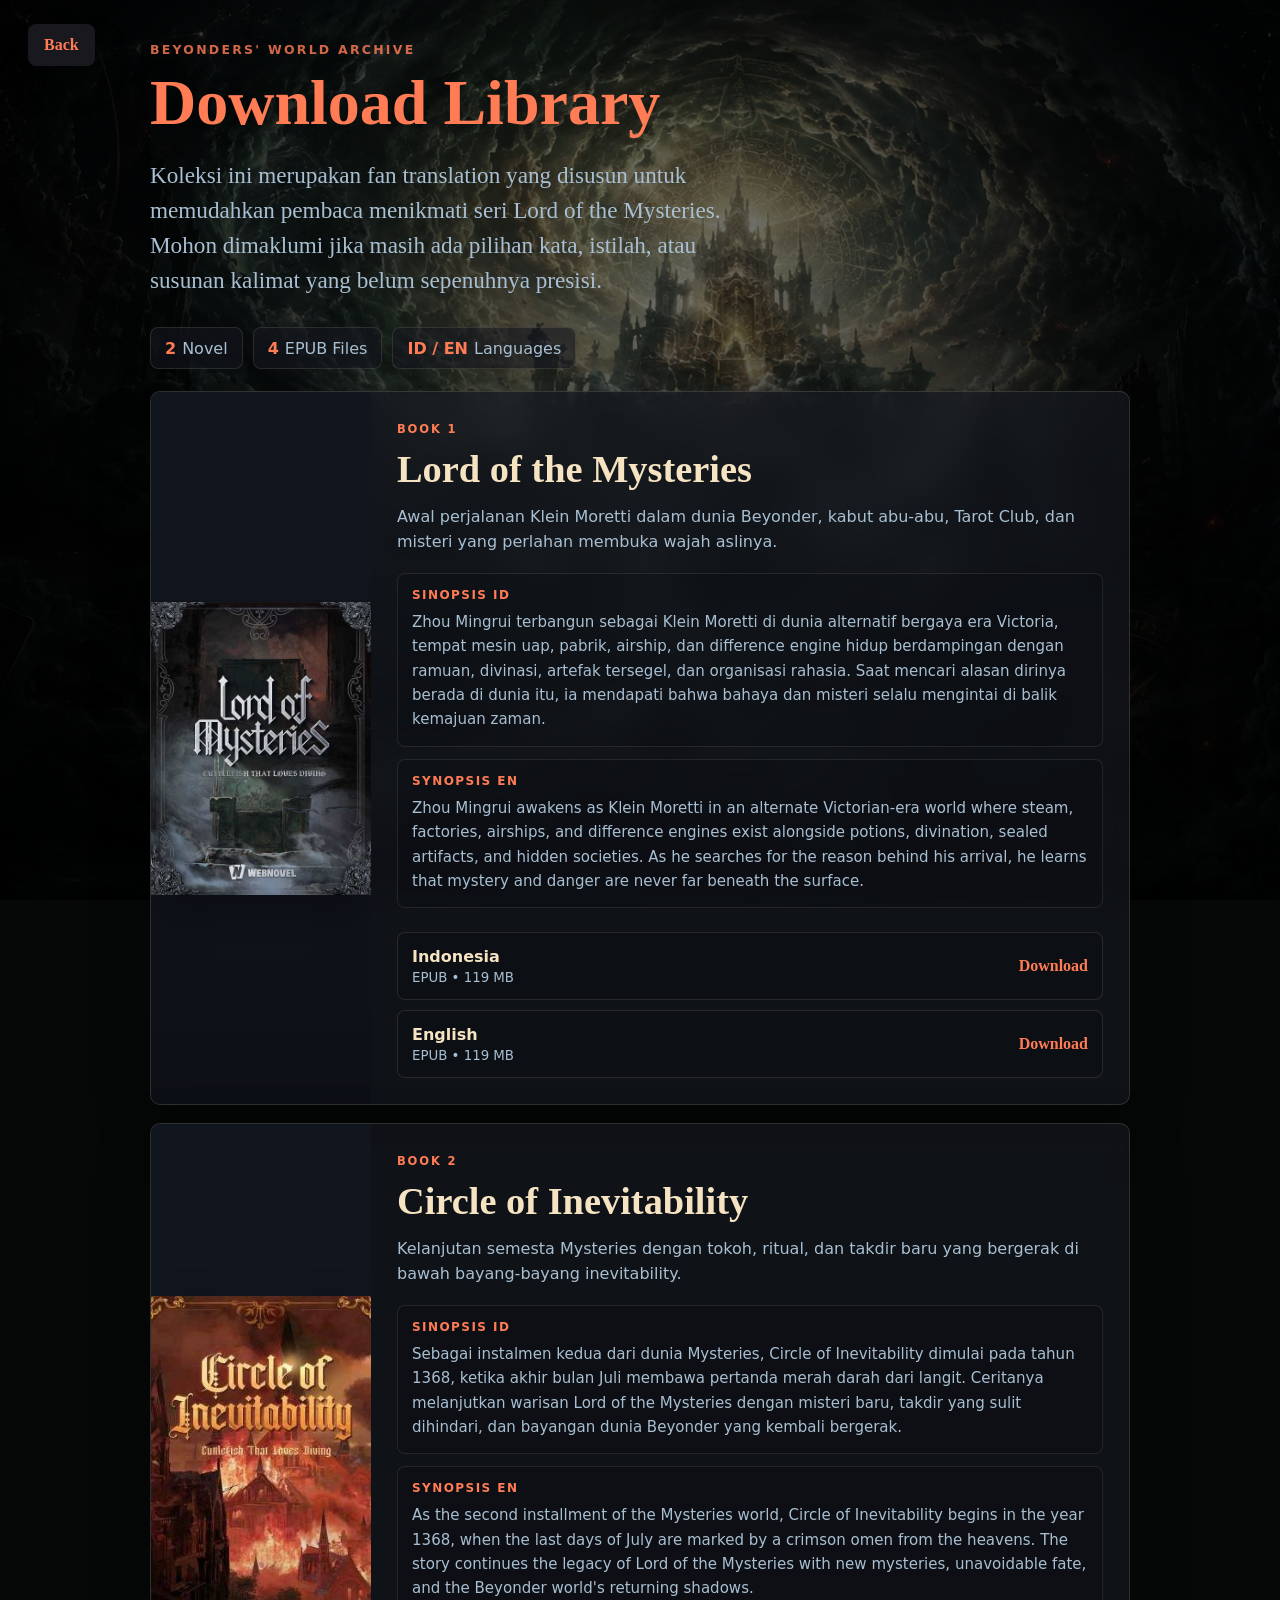
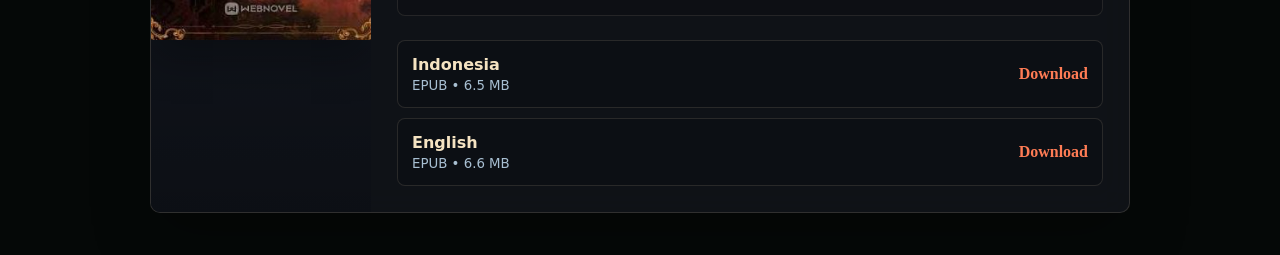
==== download/index.html @ 52c2c38e "Use clean download route" ====
<!doctype html>
<html lang="id">
  <head>
    <meta charset="UTF-8" />
    <meta name="viewport" content="width=device-width, initial-scale=1.0" />
    <title>Download - Beyonders' World</title>
    <link rel="stylesheet" href="../styles.css" />
  </head>
  <body>
    <main class="choice-page download-page">
      <a class="back-link" href="/">Back</a>
      <section class="choice-shell" aria-labelledby="choice-title">
        <p class="eyebrow">Beyonders' World Archive</p>
        <h1 id="choice-title">Download Library</h1>
        <p class="choice-copy">
          Koleksi ini merupakan fan translation yang disusun untuk memudahkan
          pembaca menikmati seri Lord of the Mysteries. Mohon dimaklumi jika
          masih ada pilihan kata, istilah, atau susunan kalimat yang belum
          sepenuhnya presisi.
        </p>

        <div class="download-summary" aria-label="Ringkasan koleksi">
          <span><strong>2</strong> Novel</span>
          <span><strong>4</strong> EPUB Files</span>
          <span><strong>ID / EN</strong> Languages</span>
        </div>

        <div class="download-list">
          <article class="download-card">
            <div class="download-cover cover-lotm">
              <img src="../assets/covers/LOTM.jpg" alt="Lord of the Mysteries cover" />
            </div>
            <div class="download-content">
              <span class="choice-kicker">Book 1</span>
              <h2>Lord of the Mysteries</h2>
              <p>
                Awal perjalanan Klein Moretti dalam dunia Beyonder, kabut
                abu-abu, Tarot Club, dan misteri yang perlahan membuka wajah
                aslinya.
              </p>
              <div class="synopsis-list">
                <div>
                  <h3>Sinopsis ID</h3>
                  <p>
                    Zhou Mingrui terbangun sebagai Klein Moretti di dunia alternatif
                    bergaya era Victoria, tempat mesin uap, pabrik, airship, dan
                    difference engine hidup berdampingan dengan ramuan, divinasi,
                    artefak tersegel, dan organisasi rahasia. Saat mencari alasan
                    dirinya berada di dunia itu, ia mendapati bahwa bahaya dan
                    misteri selalu mengintai di balik kemajuan zaman.
                  </p>
                </div>
                <div>
                  <h3>Synopsis EN</h3>
                  <p>
                    Zhou Mingrui awakens as Klein Moretti in an alternate
                    Victorian-era world where steam, factories, airships, and
                    difference engines exist alongside potions, divination, sealed
                    artifacts, and hidden societies. As he searches for the reason
                    behind his arrival, he learns that mystery and danger are never
                    far beneath the surface.
                  </p>
                </div>
              </div>
              <div class="file-options" aria-label="Download Lord of the Mysteries">
                <a class="file-option" href="https://github.com/kurnya/novelku/releases/download/v1.0.0/Lord.of.the.Mysteries.ID.epub">
                  <span>
                    <strong>Indonesia</strong>
                    <small>EPUB • 119 MB</small>
                  </span>
                  <b>Download</b>
                </a>
                <a class="file-option" href="https://github.com/kurnya/novelku/releases/download/v1.0.0/Lord.of.the.Mysteries.EN.epub">
                  <span>
                    <strong>English</strong>
                    <small>EPUB • 119 MB</small>
                  </span>
                  <b>Download</b>
                </a>
              </div>
            </div>
          </article>

          <article class="download-card">
            <div class="download-cover cover-coi">
              <img src="../assets/covers/COI.jpg" alt="Circle of Inevitability cover" />
            </div>
            <div class="download-content">
              <span class="choice-kicker">Book 2</span>
              <h2>Circle of Inevitability</h2>
              <p>
                Kelanjutan semesta Mysteries dengan tokoh, ritual, dan takdir
                baru yang bergerak di bawah bayang-bayang inevitability.
              </p>
              <div class="synopsis-list">
                <div>
                  <h3>Sinopsis ID</h3>
                  <p>
                    Sebagai instalmen kedua dari dunia Mysteries, Circle of
                    Inevitability dimulai pada tahun 1368, ketika akhir bulan Juli
                    membawa pertanda merah darah dari langit. Ceritanya melanjutkan
                    warisan Lord of the Mysteries dengan misteri baru, takdir yang
                    sulit dihindari, dan bayangan dunia Beyonder yang kembali
                    bergerak.
                  </p>
                </div>
                <div>
                  <h3>Synopsis EN</h3>
                  <p>
                    As the second installment of the Mysteries world, Circle of
                    Inevitability begins in the year 1368, when the last days of
                    July are marked by a crimson omen from the heavens. The story
                    continues the legacy of Lord of the Mysteries with new mysteries,
                    unavoidable fate, and the Beyonder world's returning shadows.
                  </p>
                </div>
              </div>
              <div class="file-options" aria-label="Download Circle of Inevitability">
                <a class="file-option" href="https://github.com/kurnya/novelku/releases/download/v1.0.0/Circle.of.Inevitability.ID.epub">
                  <span>
                    <strong>Indonesia</strong>
                    <small>EPUB • 6.5 MB</small>
                  </span>
                  <b>Download</b>
                </a>
                <a class="file-option" href="https://github.com/kurnya/novelku/releases/download/v1.0.0/Circle.of.Inevitability.EN.epub">
                  <span>
                    <strong>English</strong>
                    <small>EPUB • 6.6 MB</small>
                  </span>
                  <b>Download</b>
                </a>
              </div>
            </div>
          </article>
        </div>
      </section>
    </main>
  </body>
</html>
---- styles.css ----
:root {
  color-scheme: dark;
  --bg: #050807;
  --ink: #f5e3c2;
  --muted: #a8bfd2;
  --orange: #ff7c55;
  --pink: #ff6cab;
  --panel: rgba(28, 28, 36, 0.86);
  --gold: #d7ba72;
}

* {
  box-sizing: border-box;
}

html,
body {
  min-height: 100%;
}

body {
  margin: 0;
  overflow-x: hidden;
  background: var(--bg);
  color: var(--ink);
  font-family:
    Inter, ui-sans-serif, system-ui, -apple-system, BlinkMacSystemFont, "Segoe UI",
    sans-serif;
}

body.home-body {
  overflow: hidden;
}

body::before {
  position: fixed;
  inset: 0;
  z-index: -2;
  content: "";
  background:
    linear-gradient(rgba(0, 0, 0, 0.2), rgba(0, 0, 0, 0.68)),
    url("assets/backgound/bg11.webp") center / cover no-repeat;
}

body::after {
  position: fixed;
  inset: 0;
  z-index: -1;
  pointer-events: none;
  content: "";
  background:
    radial-gradient(circle at 64% 44%, transparent 0 9rem, rgba(0, 0, 0, 0.18) 17rem),
    linear-gradient(90deg, rgba(0, 0, 0, 0.78), rgba(0, 0, 0, 0.18) 45%, rgba(0, 0, 0, 0.72));
}

a {
  color: inherit;
  text-decoration: none;
}

.hero {
  position: relative;
  display: grid;
  grid-template-columns: minmax(360px, 0.92fr) minmax(420px, 1fr);
  align-items: center;
  gap: 72px;
  width: min(1180px, calc(100% - 88px));
  min-height: 100vh;
  margin: 0 auto;
  padding: 48px 0;
}

.card-showcase {
  display: grid;
  min-height: 620px;
  place-items: center;
  transform: translateX(-56px);
}

.card-slider {
  position: relative;
  width: min(320px, 64vw);
  aspect-ratio: 2 / 3;
  filter: drop-shadow(0 30px 42px rgba(0, 0, 0, 0.5));
  transform-origin: center;
  transition:
    filter 180ms ease,
    transform 180ms ease;
}

.beyonder-card {
  position: absolute;
  inset: 0;
  overflow: hidden;
  border: 1px solid rgba(247, 226, 178, 0.36);
  border-radius: 10px;
  opacity: 0;
  transform: translateX(70px) scale(0.94) rotateY(-18deg);
  animation: cardCycle 66s infinite ease-in-out;
  background: #17120e;
}

.card-slider:hover {
  filter: drop-shadow(0 38px 54px rgba(0, 0, 0, 0.62)) saturate(1.08) brightness(1.04);
  transform: scale(1.07) rotateY(-5deg) rotateZ(1deg);
}

.card-slider:hover .beyonder-card {
  animation-play-state: paused;
}

.beyonder-card img {
  display: block;
  width: 100%;
  height: 100%;
  object-fit: contain;
}

.card-01 { animation-delay: 0s; }
.card-02 { animation-delay: -63s; }
.card-03 { animation-delay: -60s; }
.card-04 { animation-delay: -57s; }
.card-05 { animation-delay: -54s; }
.card-06 { animation-delay: -51s; }
.card-07 { animation-delay: -48s; }
.card-08 { animation-delay: -45s; }
.card-09 { animation-delay: -42s; }
.card-10 { animation-delay: -39s; }
.card-11 { animation-delay: -36s; }
.card-12 { animation-delay: -33s; }
.card-13 { animation-delay: -30s; }
.card-14 { animation-delay: -27s; }
.card-15 { animation-delay: -24s; }
.card-16 { animation-delay: -21s; }
.card-17 { animation-delay: -18s; }
.card-18 { animation-delay: -15s; }
.card-19 { animation-delay: -12s; }
.card-20 { animation-delay: -9s; }
.card-21 { animation-delay: -6s; }
.card-22 { animation-delay: -3s; }

@keyframes cardCycle {
  0%,
  3.4% {
    opacity: 0;
    transform: translateX(82px) scale(0.94) rotateY(-22deg);
  }

  4.8%,
  8.2% {
    opacity: 1;
    transform: translateX(0) scale(1) rotateY(0);
  }

  9.6%,
  100% {
    opacity: 0;
    transform: translateX(-82px) scale(0.94) rotateY(18deg);
  }
}

.hero-copy {
  max-width: 560px;
}

.eyebrow {
  margin: 0 0 12px;
  color: rgba(255, 124, 85, 0.82);
  font-size: 0.78rem;
  font-weight: 800;
  letter-spacing: 0.18em;
  text-transform: uppercase;
}

h1 {
  margin: 0;
  color: var(--orange);
  font-family: Georgia, "Times New Roman", serif;
  font-size: clamp(2.5rem, 5vw, 4.2rem);
  line-height: 1.05;
  letter-spacing: 0;
  text-shadow: 0 8px 28px rgba(0, 0, 0, 0.46);
}

.quote {
  margin: 24px 0 28px;
  color: var(--muted);
  font-family: Georgia, "Times New Roman", serif;
  font-size: clamp(1.18rem, 2.1vw, 1.7rem);
  line-height: 1.35;
  text-shadow: 0 8px 24px rgba(0, 0, 0, 0.56);
}

.hero-actions {
  display: flex;
  flex-wrap: wrap;
  gap: 16px;
}

.primary-action,
.secondary-action {
  display: inline-flex;
  align-items: center;
  justify-content: center;
  border: 0;
  border-radius: 8px;
  background: var(--panel);
  box-shadow: 0 18px 34px rgba(0, 0, 0, 0.24);
  font-weight: 800;
  transition:
    transform 160ms ease,
    background 160ms ease,
    color 160ms ease;
}

.primary-action,
.secondary-action {
  min-width: 118px;
  min-height: 48px;
  padding: 0 22px;
  font-family: Georgia, "Times New Roman", serif;
}

.primary-action {
  color: var(--orange);
}

.secondary-action {
  color: var(--pink);
}

.primary-action:hover,
.secondary-action:hover {
  transform: translateY(-2px);
  background: rgba(37, 36, 48, 0.94);
}

.pathway-rail {
  position: fixed;
  right: 10px;
  top: 50%;
  z-index: 2;
  width: 92px;
  height: min(72vh, 620px);
  overflow: hidden;
  border: 1px solid rgba(215, 186, 114, 0.14);
  border-radius: 8px;
  background: rgba(12, 15, 20, 0.24);
  box-shadow: 0 22px 48px rgba(0, 0, 0, 0.24);
  transform: translateY(-50%);
  backdrop-filter: blur(10px);
}

.pathway-rail::before,
.pathway-rail::after {
  position: absolute;
  left: 0;
  right: 0;
  z-index: 2;
  height: 64px;
  pointer-events: none;
  content: "";
}

.pathway-rail::before {
  top: 0;
  background: linear-gradient(to bottom, rgba(5, 8, 7, 0.94), transparent);
}

.pathway-rail::after {
  bottom: 0;
  background: linear-gradient(to top, rgba(5, 8, 7, 0.94), transparent);
}

.pathway-track {
  display: grid;
  gap: 12px;
  padding: 12px 10px;
  animation: pathwayScroll 44s linear infinite;
}

.pathway-symbol {
  display: grid;
  gap: 7px;
  grid-template-rows: 46px minmax(16px, auto);
  align-content: center;
  justify-items: center;
  min-height: 76px;
  color: rgba(245, 227, 194, 0.82);
}

.pathway-symbol i {
  position: relative;
  display: block;
  width: 42px;
  height: 42px;
  border: 1px solid rgba(215, 186, 114, 0.5);
  border-radius: 50%;
  background:
    radial-gradient(circle, rgba(215, 186, 114, 0.28) 0 16%, transparent 17%),
    conic-gradient(from 45deg, transparent 0 16%, rgba(215, 186, 114, 0.72) 17% 19%, transparent 20% 48%, rgba(215, 186, 114, 0.72) 49% 51%, transparent 52%);
  box-shadow:
    inset 0 0 18px rgba(215, 186, 114, 0.09),
    0 0 22px rgba(215, 186, 114, 0.1);
}

.pathway-symbol img {
  display: block;
  width: 46px;
  height: 46px;
  object-fit: contain;
  filter: drop-shadow(0 0 12px rgba(215, 186, 114, 0.24));
}

.pathway-symbol i::before,
.pathway-symbol i::after {
  position: absolute;
  inset: 9px;
  border: 1px solid rgba(215, 186, 114, 0.5);
  content: "";
}

.pathway-symbol i::before {
  border-radius: 4px;
  transform: rotate(45deg);
}

.pathway-symbol i::after {
  border-radius: 50%;
  transform: scale(0.62);
}

.pathway-symbol b {
  max-width: 74px;
  font-size: 0.58rem;
  font-weight: 800;
  letter-spacing: 0.05em;
  line-height: 1.15;
  text-align: center;
  text-transform: uppercase;
}

.pathway-symbol:nth-child(4n + 2) i {
  border-color: rgba(98, 217, 238, 0.5);
  background:
    radial-gradient(circle, rgba(98, 217, 238, 0.26) 0 16%, transparent 17%),
    conic-gradient(from 45deg, transparent 0 16%, rgba(98, 217, 238, 0.7) 17% 19%, transparent 20% 48%, rgba(98, 217, 238, 0.7) 49% 51%, transparent 52%);
}

.pathway-symbol:nth-child(4n + 3) i {
  border-color: rgba(255, 108, 171, 0.48);
  background:
    radial-gradient(circle, rgba(255, 108, 171, 0.25) 0 16%, transparent 17%),
    conic-gradient(from 45deg, transparent 0 16%, rgba(255, 108, 171, 0.66) 17% 19%, transparent 20% 48%, rgba(255, 108, 171, 0.66) 49% 51%, transparent 52%);
}

.pathway-symbol:nth-child(4n + 4) i {
  border-color: rgba(140, 108, 255, 0.5);
  background:
    radial-gradient(circle, rgba(140, 108, 255, 0.25) 0 16%, transparent 17%),
    conic-gradient(from 45deg, transparent 0 16%, rgba(140, 108, 255, 0.68) 17% 19%, transparent 20% 48%, rgba(140, 108, 255, 0.68) 49% 51%, transparent 52%);
}

.choice-page {
  min-height: 100vh;
  padding: 42px;
}

.back-link {
  position: fixed;
  left: 28px;
  top: 24px;
  z-index: 3;
  display: inline-flex;
  align-items: center;
  justify-content: center;
  min-height: 42px;
  padding: 0 16px;
  border-radius: 8px;
  background: var(--panel);
  color: var(--orange);
  font-family: Georgia, "Times New Roman", serif;
  font-weight: 800;
  box-shadow: 0 18px 34px rgba(0, 0, 0, 0.24);
}

.choice-shell {
  display: grid;
  align-content: center;
  width: min(980px, 100%);
  min-height: calc(100vh - 84px);
  margin: 0 auto;
}

.choice-shell h1 {
  max-width: 760px;
}

.choice-copy {
  max-width: 620px;
  margin: 22px 0 30px;
  color: var(--muted);
  font-family: Georgia, "Times New Roman", serif;
  font-size: clamp(1.12rem, 2vw, 1.45rem);
  line-height: 1.5;
}

.choice-grid {
  display: grid;
  grid-template-columns: repeat(2, minmax(0, 1fr));
  gap: 20px;
}

.choice-card {
  display: flex;
  flex-direction: column;
  min-height: 300px;
  padding: 28px;
  border: 1px solid rgba(245, 227, 194, 0.14);
  border-radius: 10px;
  background: rgba(22, 24, 32, 0.68);
  box-shadow: 0 24px 58px rgba(0, 0, 0, 0.25);
  backdrop-filter: blur(16px);
}

.choice-kicker {
  color: var(--orange);
  font-size: 0.72rem;
  font-weight: 800;
  letter-spacing: 0.16em;
  text-transform: uppercase;
}

.choice-card h2 {
  margin: 14px 0 0;
  color: var(--ink);
  font-family: Georgia, "Times New Roman", serif;
  font-size: clamp(1.7rem, 3vw, 2.45rem);
  line-height: 1.05;
}

.choice-card p {
  margin: 16px 0 0;
  color: var(--muted);
  line-height: 1.65;
}

.choice-actions {
  display: flex;
  flex-wrap: wrap;
  gap: 12px;
  margin-top: auto;
  padding-top: 28px;
}

.choice-actions a {
  display: inline-flex;
  align-items: center;
  justify-content: center;
  min-height: 44px;
  min-width: 118px;
  padding: 0 16px;
  border-radius: 8px;
  background: var(--panel);
  color: var(--pink);
  font-family: Georgia, "Times New Roman", serif;
  font-weight: 800;
}

.choice-actions a:first-child {
  color: var(--orange);
}

.download-summary {
  display: flex;
  flex-wrap: wrap;
  gap: 10px;
  margin-bottom: 22px;
}

.download-summary span {
  display: inline-flex;
  align-items: center;
  min-height: 42px;
  padding: 0 14px;
  border: 1px solid rgba(245, 227, 194, 0.12);
  border-radius: 8px;
  background: rgba(22, 24, 32, 0.58);
  color: var(--muted);
}

.download-summary strong {
  margin-right: 6px;
  color: var(--orange);
}

.download-list {
  display: grid;
  gap: 18px;
}

.download-card {
  display: grid;
  grid-template-columns: 220px minmax(0, 1fr);
  overflow: hidden;
  border: 1px solid rgba(245, 227, 194, 0.14);
  border-radius: 10px;
  background: rgba(22, 24, 32, 0.68);
  box-shadow: 0 24px 58px rgba(0, 0, 0, 0.25);
  backdrop-filter: blur(16px);
}

.download-cover {
  position: relative;
  display: grid;
  min-height: 320px;
  overflow: hidden;
  place-items: center;
  background: #11151d;
}

.download-cover::after {
  position: absolute;
  inset: 0;
  content: "";
  background: linear-gradient(180deg, transparent 52%, rgba(0, 0, 0, 0.28));
  pointer-events: none;
}

.download-cover img {
  display: block;
  width: auto;
  max-width: 100%;
  height: auto;
  max-height: 100%;
  object-fit: contain;
  box-shadow: 0 18px 40px rgba(0, 0, 0, 0.28);
}

.cover-lotm img {
  aspect-ratio: 3 / 4;
}

.cover-coi img {
  aspect-ratio: 16 / 25;
}

.download-content {
  padding: 26px;
}

.download-content h2 {
  margin: 12px 0 0;
  color: var(--ink);
  font-family: Georgia, "Times New Roman", serif;
  font-size: clamp(1.8rem, 3vw, 2.5rem);
  line-height: 1.05;
}

.download-content p {
  margin: 14px 0 0;
  color: var(--muted);
  line-height: 1.6;
}

.synopsis-list {
  display: grid;
  gap: 12px;
  margin-top: 18px;
}

.synopsis-list div {
  padding: 14px;
  border: 1px solid rgba(245, 227, 194, 0.1);
  border-radius: 8px;
  background: rgba(11, 13, 18, 0.26);
}

.synopsis-list h3 {
  margin: 0;
  color: var(--orange);
  font-size: 0.75rem;
  font-weight: 900;
  letter-spacing: 0.12em;
  text-transform: uppercase;
}

.synopsis-list p {
  margin-top: 8px;
  font-size: 0.94rem;
  line-height: 1.62;
}

.file-options {
  display: grid;
  gap: 10px;
  margin-top: 24px;
}

.file-option {
  display: flex;
  align-items: center;
  justify-content: space-between;
  gap: 18px;
  min-height: 68px;
  padding: 12px 14px;
  border: 1px solid rgba(245, 227, 194, 0.12);
  border-radius: 8px;
  background: rgba(11, 13, 18, 0.42);
  transition:
    transform 160ms ease,
    border-color 160ms ease,
    background 160ms ease;
}

.file-option:hover {
  border-color: rgba(255, 124, 85, 0.38);
  background: rgba(37, 36, 48, 0.78);
  transform: translateY(-1px);
}

.file-option span {
  display: grid;
  gap: 4px;
}

.file-option strong {
  color: var(--ink);
}

.file-option small {
  color: var(--muted);
}

.file-option b {
  color: var(--orange);
  font-family: Georgia, "Times New Roman", serif;
}

@keyframes pathwayScroll {
  from {
    transform: translateY(-50%);
  }

  to {
    transform: translateY(0);
  }
}

@media (max-width: 980px) {
  body {
    overflow-x: hidden;
    overflow-y: auto;
  }

  body.home-body {
    overflow-x: hidden;
    overflow-y: auto;
  }

  .hero {
    grid-template-columns: 1fr;
    gap: 22px;
    width: min(100% - 32px, 720px);
    min-height: auto;
    padding: 34px 0 126px;
    text-align: center;
  }

  .card-showcase {
    min-height: 520px;
    transform: none;
  }

  .hero-copy {
    justify-self: center;
  }

  .hero-actions {
    justify-content: center;
  }

  .pathway-rail {
    right: 50%;
    top: auto;
    bottom: 14px;
    width: min(92vw, 620px);
    height: 88px;
    transform: translateX(50%);
  }

  .pathway-rail::before,
  .pathway-rail::after {
    top: 0;
    bottom: 0;
    width: 72px;
    height: auto;
  }

  .pathway-rail::before {
    right: auto;
    background: linear-gradient(to right, rgba(5, 8, 7, 0.94), transparent);
  }

  .pathway-rail::after {
    left: auto;
    background: linear-gradient(to left, rgba(5, 8, 7, 0.94), transparent);
  }

  .pathway-track {
    display: flex;
    width: max-content;
    align-items: center;
    padding: 8px 12px;
    animation: pathwayScrollMobile 46s linear infinite;
  }

  .pathway-symbol {
    grid-template-rows: 36px minmax(20px, auto);
    min-width: 86px;
    min-height: 72px;
    gap: 6px;
    align-content: center;
  }

  .pathway-symbol i {
    width: 30px;
    height: 30px;
  }

  .pathway-symbol img {
    width: 36px;
    height: 36px;
  }

  .pathway-symbol i::before,
  .pathway-symbol i::after {
    inset: 7px;
  }

  .pathway-symbol b {
    max-width: 82px;
    font-size: 0.5rem;
    line-height: 1.2;
  }

  .choice-page {
    min-height: auto;
    padding: 82px 20px 96px;
  }

  .download-page {
    padding-bottom: 128px;
    padding-bottom: max(128px, env(safe-area-inset-bottom));
  }

  .choice-shell {
    min-height: auto;
  }

  .choice-grid {
    grid-template-columns: 1fr;
  }

  .download-card {
    grid-template-columns: 1fr;
  }

  .download-cover {
    min-height: auto;
    padding: 18px;
  }

  .download-cover img {
    width: min(260px, 72vw);
    max-height: none;
  }
}

@media (max-width: 760px) {
  .download-list {
    gap: 28px;
  }
}

@keyframes pathwayScrollMobile {
  from {
    transform: translateX(0);
  }

  to {
    transform: translateX(-50%);
  }
}

@media (max-width: 560px) {
  .hero {
    width: min(100% - 22px, 720px);
    padding-top: 28px;
  }

  .card-showcase {
    min-height: 430px;
  }

  .card-slider {
    width: min(250px, 78vw);
  }

  .quote br {
    display: none;
  }

  .primary-action,
  .secondary-action {
    flex: 1 1 130px;
  }

  .pathway-rail {
    height: 88px;
  }

  .choice-card {
    padding: 22px;
  }

  .download-page {
    padding-bottom: 156px;
    padding-bottom: max(156px, env(safe-area-inset-bottom));
  }

  .download-content {
    padding: 22px;
  }

  .choice-actions a {
    flex: 1 1 130px;
  }

  .file-option {
    align-items: flex-start;
    flex-direction: column;
    gap: 10px;
  }
}
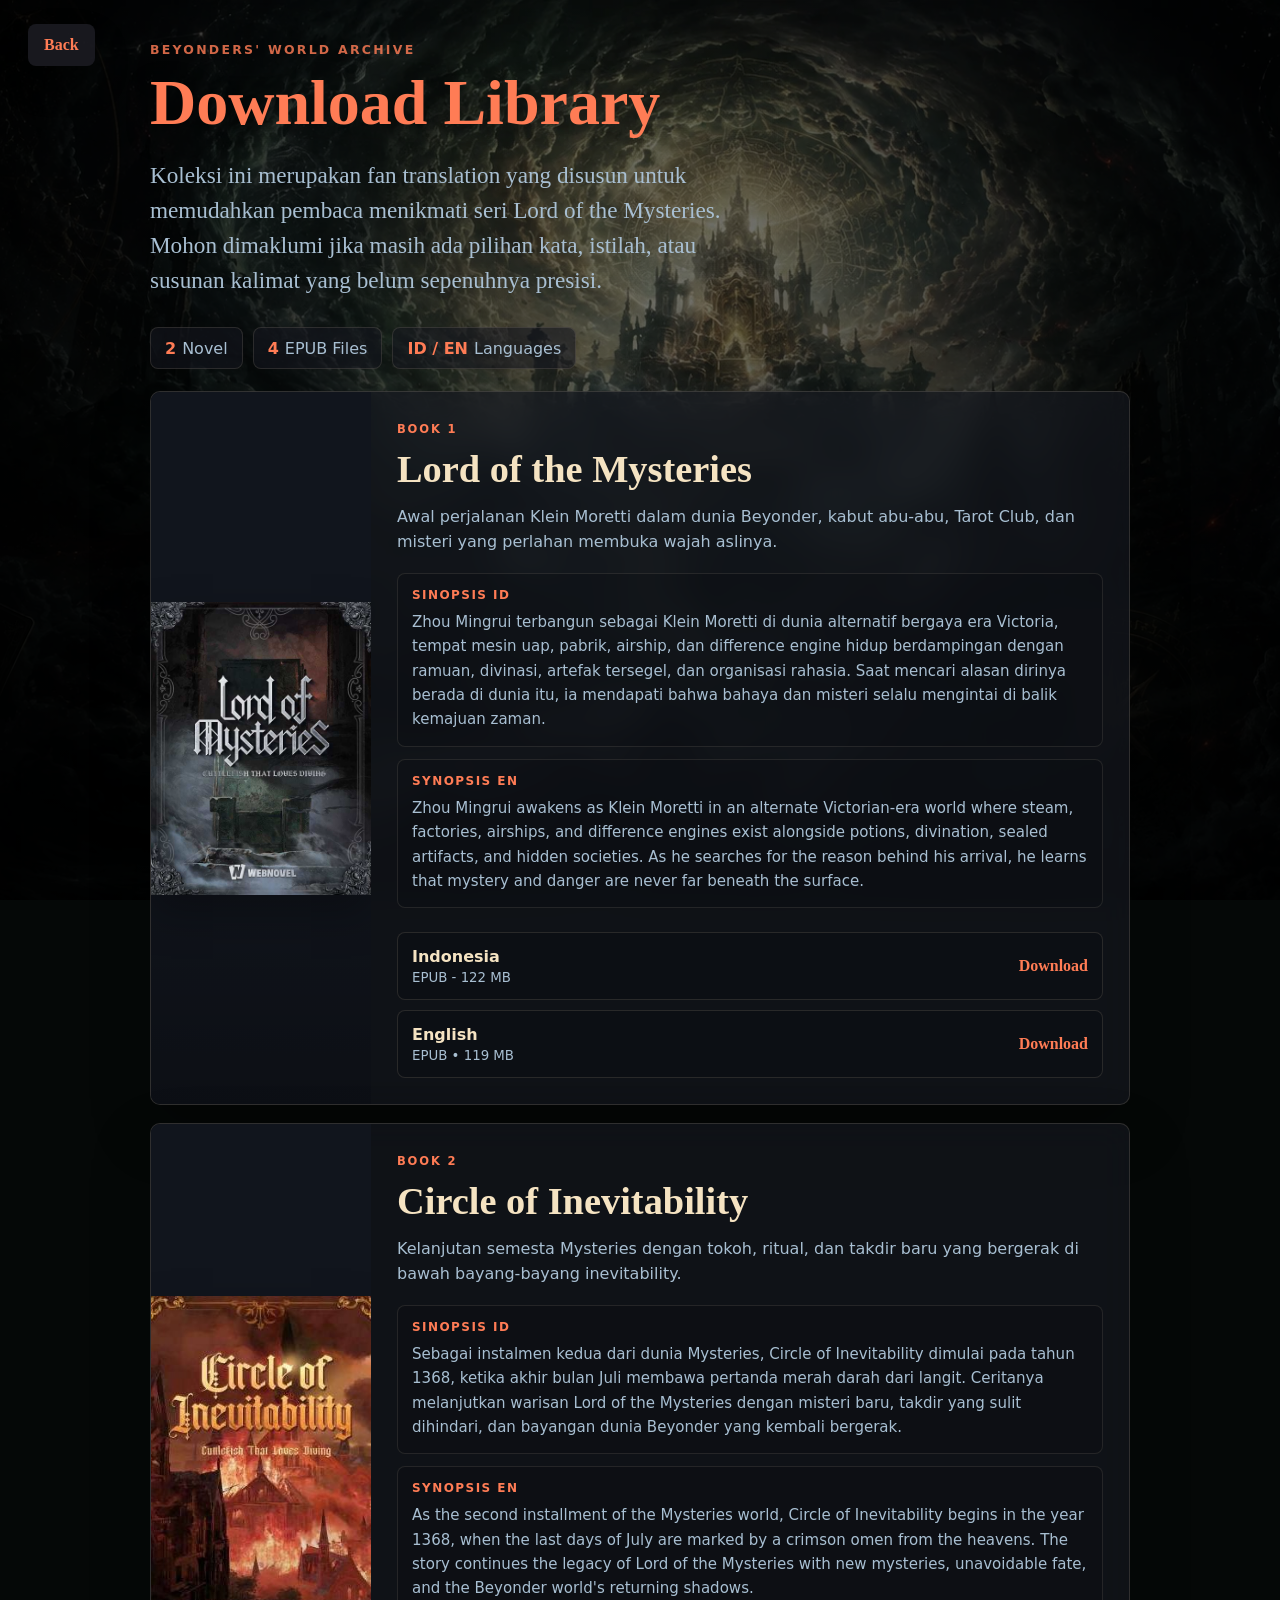
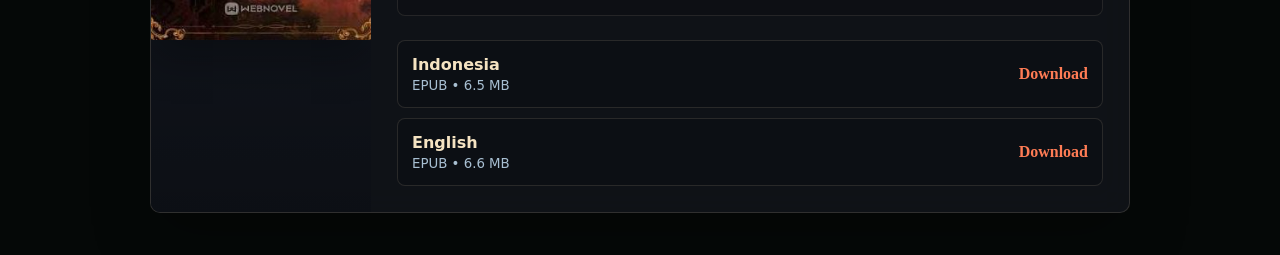
==== commit 370f564b: "Update LOTM Indonesian EPUB download" ====
--- a/download/index.html
+++ b/download/index.html
@@ -66,7 +66,7 @@
                 <a class="file-option" href="https://github.com/kurnya/novelku/releases/download/v1.0.0/Lord.of.the.Mysteries.ID.epub">
                   <span>
                     <strong>Indonesia</strong>
-                    <small>EPUB • 119 MB</small>
+                    <small>EPUB - 122 MB</small>
                   </span>
                   <b>Download</b>
                 </a>
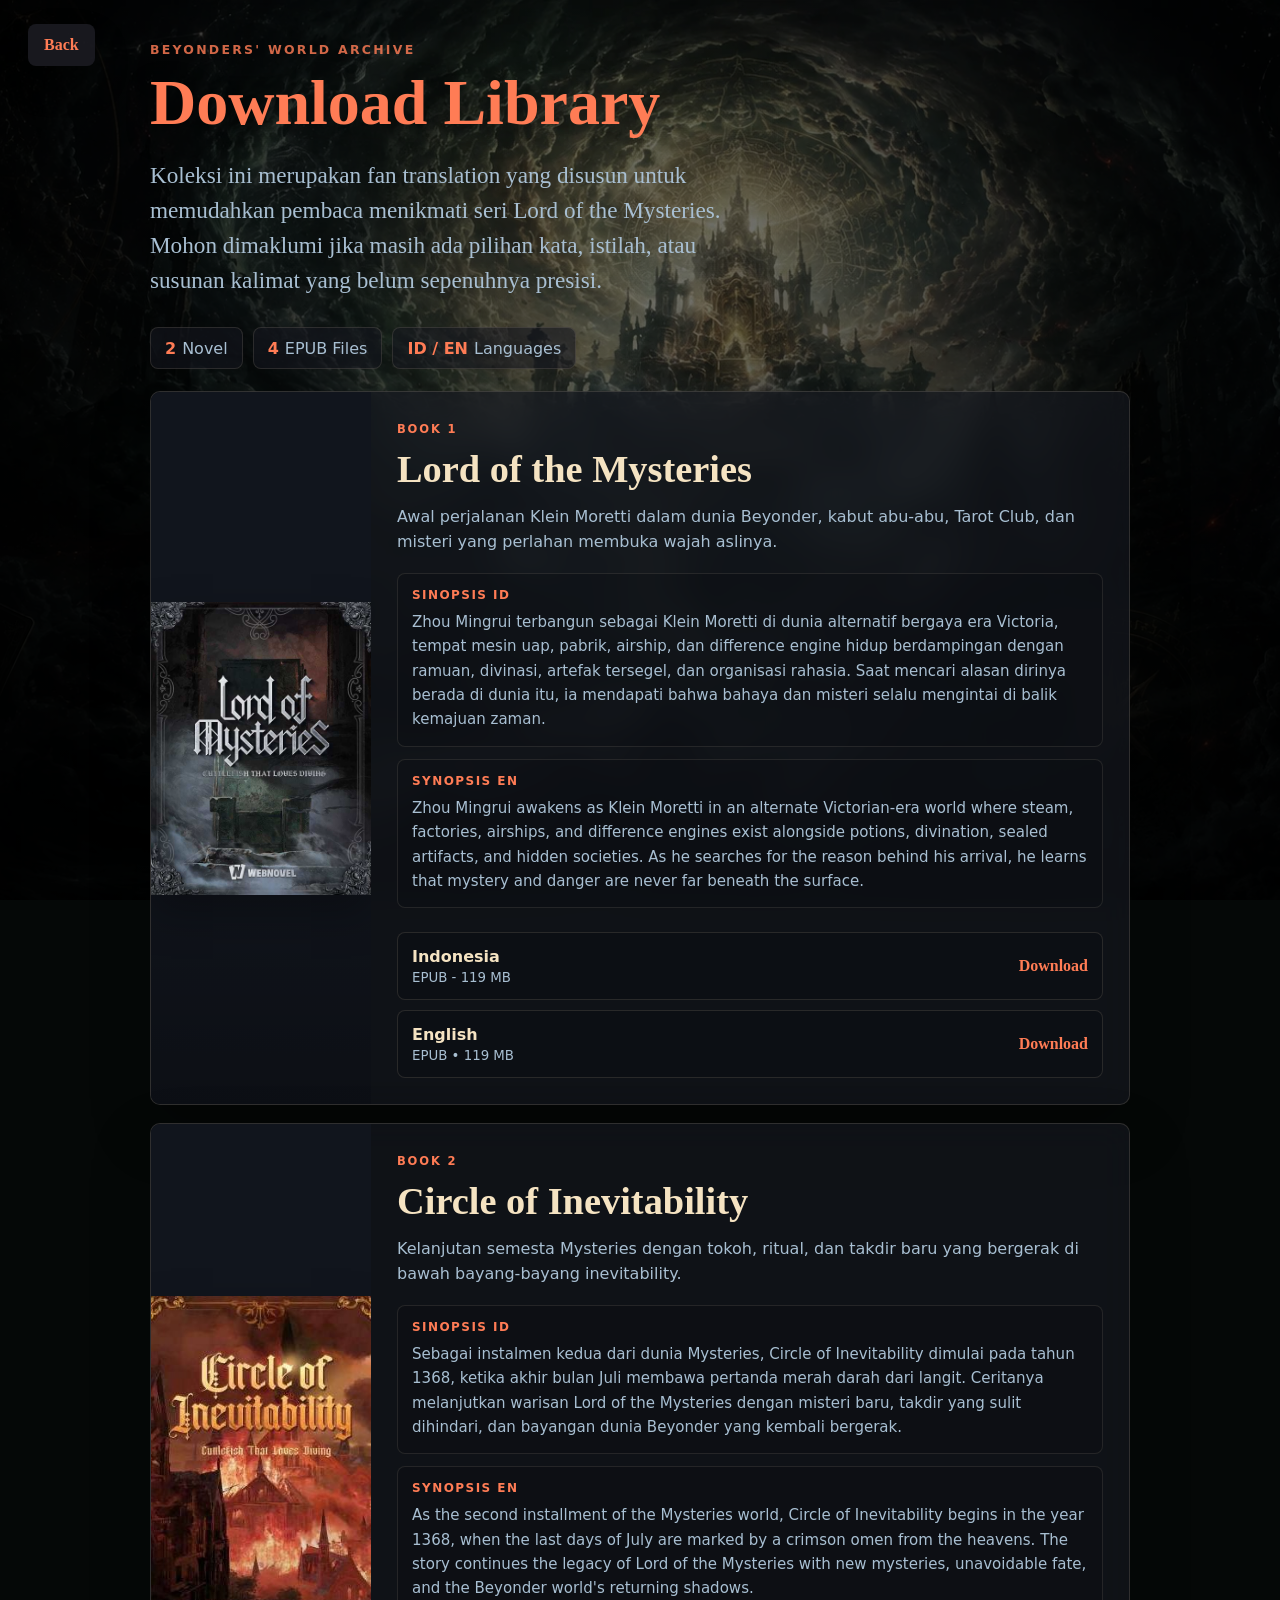
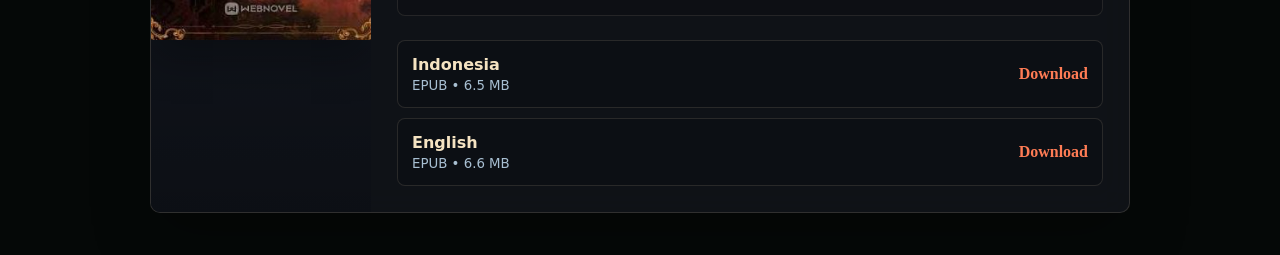
==== commit 8894dc6b: "Update LOTM ID download to v3" ====
--- a/download/index.html
+++ b/download/index.html
@@ -3,7 +3,13 @@
   <head>
     <meta charset="UTF-8" />
     <meta name="viewport" content="width=device-width, initial-scale=1.0" />
+    <meta name="referrer" content="no-referrer" />
+    <meta
+      http-equiv="Content-Security-Policy"
+      content="default-src 'self'; script-src 'none'; style-src 'self'; img-src 'self'; object-src 'none'; base-uri 'none'; form-action 'none'; upgrade-insecure-requests"
+    />
     <title>Download - Beyonders' World</title>
+    <link rel="icon" type="image/webp" href="../assets/symbols/symbol_ofa.webp" />
     <link rel="stylesheet" href="../styles.css" />
   </head>
   <body>
@@ -63,10 +69,10 @@
                 </div>
               </div>
               <div class="file-options" aria-label="Download Lord of the Mysteries">
-                <a class="file-option" href="https://github.com/kurnya/novelku/releases/download/v1.0.0/Lord.of.the.Mysteries.ID.epub">
+                <a class="file-option" href="https://github.com/kurnya/novelku/releases/download/v3/Lord.of.the.Mysteries.ID.epub">
                   <span>
                     <strong>Indonesia</strong>
-                    <small>EPUB - 122 MB</small>
+                    <small>EPUB - 119 MB</small>
                   </span>
                   <b>Download</b>
                 </a>
